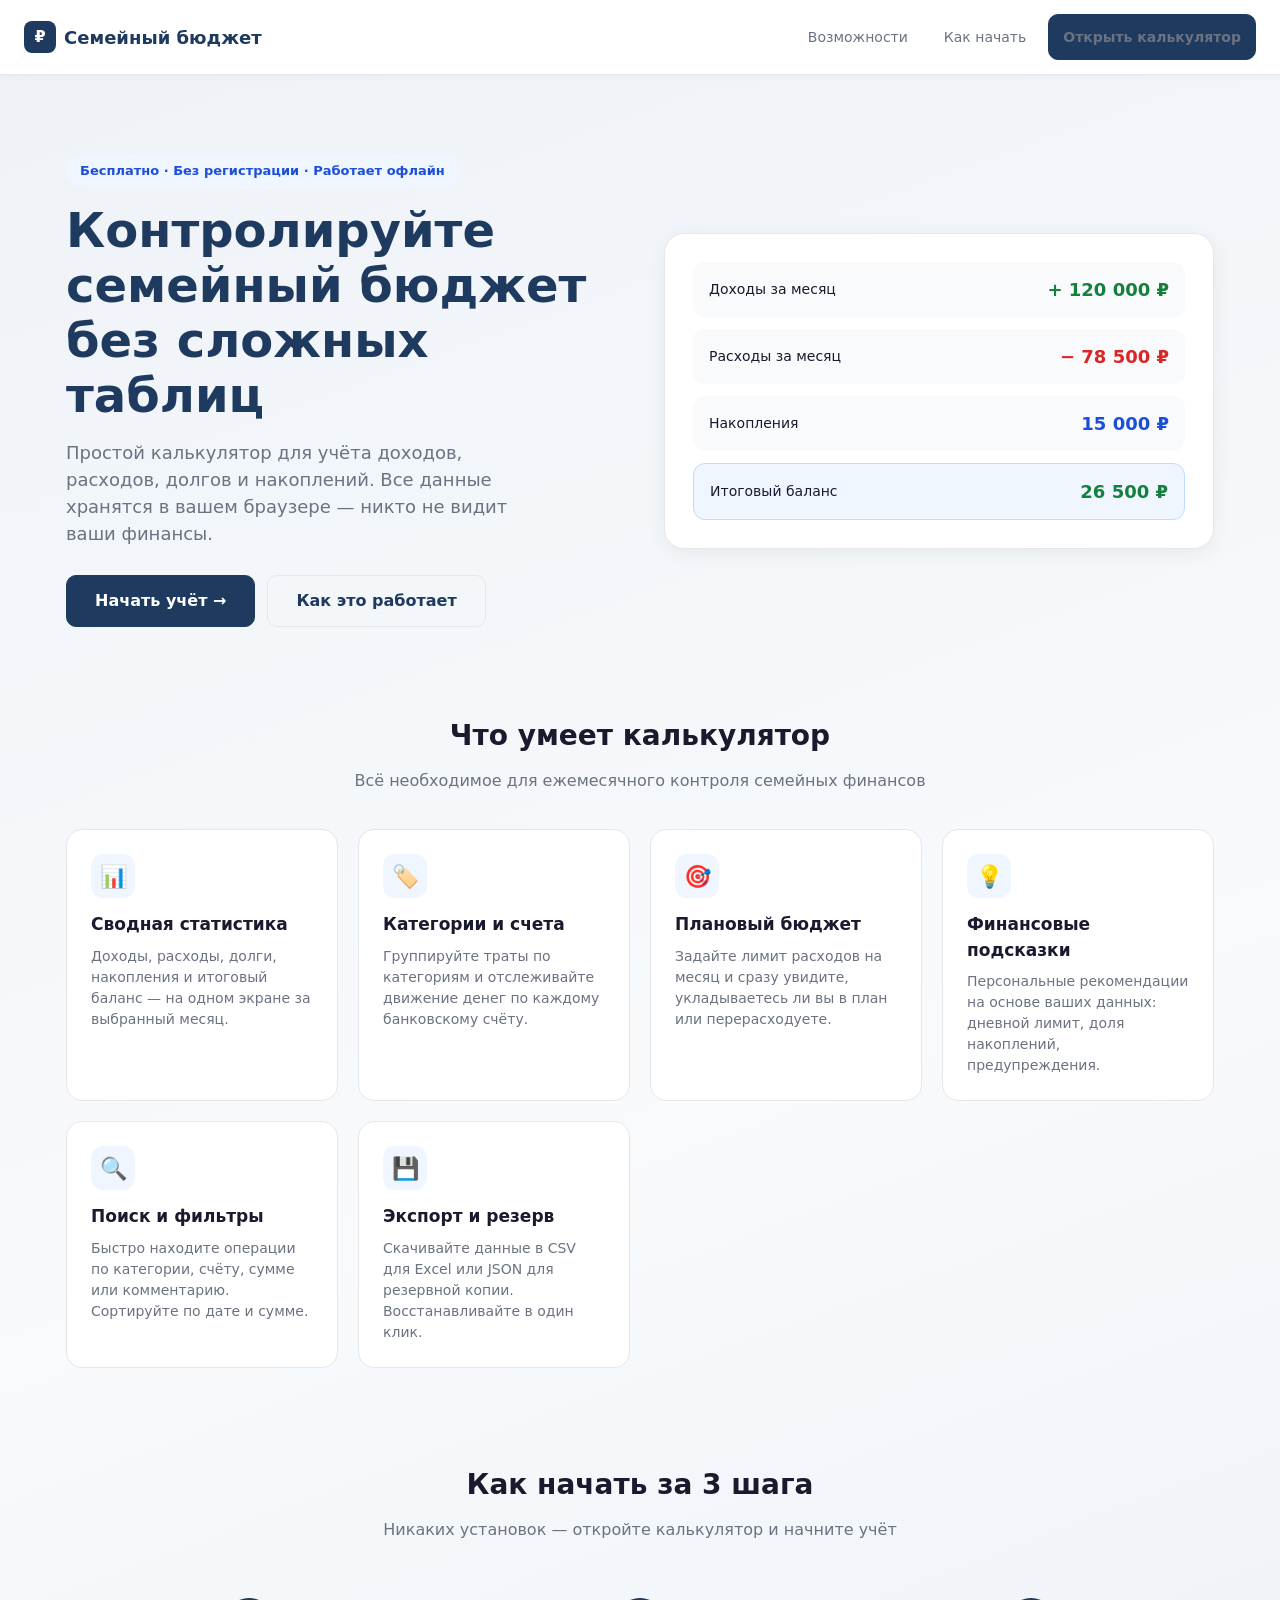
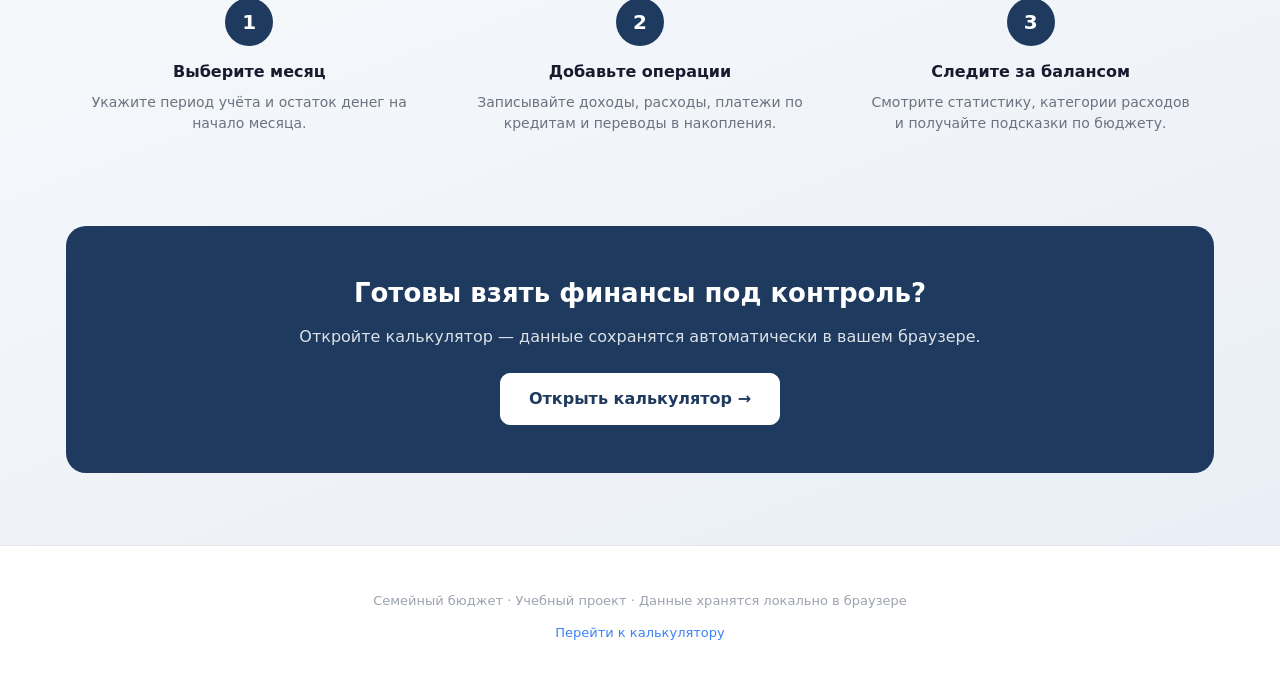
==== index.html @ a9cabd02 "Add files via upload" ====
<!DOCTYPE html>
<html lang="ru">
<head>
  <meta charset="UTF-8">
  <meta name="viewport" content="width=device-width, initial-scale=1.0">
  <meta name="description" content="Семейный бюджет — простой и удобный калькулятор для учёта семейных финансов">
  <title>Семейный бюджет — учёт финансов семьи</title>
  <link rel="stylesheet" href="assets/css/landing.css">
</head>
<body>

<nav class="site-nav">
  <a href="index.html" class="logo"><span>₽</span> Семейный бюджет</a>
  <div class="nav-links">
    <a href="#features">Возможности</a>
    <a href="#how-it-works">Как начать</a>
    <a href="app/index.html" class="btn btn-primary">Открыть калькулятор</a>
  </div>
</nav>

<main class="container">

  <section class="hero">
    <div class="hero-content">
      <span class="hero-badge">Бесплатно · Без регистрации · Работает офлайн</span>
      <h1>Контролируйте семейный бюджет без сложных таблиц</h1>
      <p class="hero-lead">
        Простой калькулятор для учёта доходов, расходов, долгов и накоплений.
        Все данные хранятся в вашем браузере — никто не видит ваши финансы.
      </p>
      <div class="hero-actions">
        <a href="app/index.html" class="btn btn-primary btn-lg">Начать учёт →</a>
        <a href="#how-it-works" class="btn btn-outline btn-lg">Как это работает</a>
      </div>
    </div>

    <div class="hero-visual">
      <div class="hero-mockup">
        <div class="mock-row">
          <span>Доходы за месяц</span>
          <strong class="plus">+ 120 000 ₽</strong>
        </div>
        <div class="mock-row">
          <span>Расходы за месяц</span>
          <strong class="minus">− 78 500 ₽</strong>
        </div>
        <div class="mock-row">
          <span>Накопления</span>
          <strong class="blue">15 000 ₽</strong>
        </div>
        <div class="mock-row" style="background:#eff6ff; border:1px solid #bfdbfe;">
          <span>Итоговый баланс</span>
          <strong class="plus">26 500 ₽</strong>
        </div>
      </div>
    </div>
  </section>

  <section class="section" id="features">
    <h2 class="section-title">Что умеет калькулятор</h2>
    <p class="section-subtitle">Всё необходимое для ежемесячного контроля семейных финансов</p>

    <div class="features">
      <article class="feature-card">
        <div class="feature-icon">📊</div>
        <h3>Сводная статистика</h3>
        <p>Доходы, расходы, долги, накопления и итоговый баланс — на одном экране за выбранный месяц.</p>
      </article>

      <article class="feature-card">
        <div class="feature-icon">🏷️</div>
        <h3>Категории и счета</h3>
        <p>Группируйте траты по категориям и отслеживайте движение денег по каждому банковскому счёту.</p>
      </article>

      <article class="feature-card">
        <div class="feature-icon">🎯</div>
        <h3>Плановый бюджет</h3>
        <p>Задайте лимит расходов на месяц и сразу увидите, укладываетесь ли вы в план или перерасходуете.</p>
      </article>

      <article class="feature-card">
        <div class="feature-icon">💡</div>
        <h3>Финансовые подсказки</h3>
        <p>Персональные рекомендации на основе ваших данных: дневной лимит, доля накоплений, предупреждения.</p>
      </article>

      <article class="feature-card">
        <div class="feature-icon">🔍</div>
        <h3>Поиск и фильтры</h3>
        <p>Быстро находите операции по категории, счёту, сумме или комментарию. Сортируйте по дате и сумме.</p>
      </article>

      <article class="feature-card">
        <div class="feature-icon">💾</div>
        <h3>Экспорт и резерв</h3>
        <p>Скачивайте данные в CSV для Excel или JSON для резервной копии. Восстанавливайте в один клик.</p>
      </article>
    </div>
  </section>

  <section class="section" id="how-it-works">
    <h2 class="section-title">Как начать за 3 шага</h2>
    <p class="section-subtitle">Никаких установок — откройте калькулятор и начните учёт</p>

    <div class="steps">
      <div class="step">
        <div class="step-num">1</div>
        <h3>Выберите месяц</h3>
        <p>Укажите период учёта и остаток денег на начало месяца.</p>
      </div>
      <div class="step">
        <div class="step-num">2</div>
        <h3>Добавьте операции</h3>
        <p>Записывайте доходы, расходы, платежи по кредитам и переводы в накопления.</p>
      </div>
      <div class="step">
        <div class="step-num">3</div>
        <h3>Следите за балансом</h3>
        <p>Смотрите статистику, категории расходов и получайте подсказки по бюджету.</p>
      </div>
    </div>
  </section>

  <section class="cta-block">
    <h2>Готовы взять финансы под контроль?</h2>
    <p>Откройте калькулятор — данные сохранятся автоматически в вашем браузере.</p>
    <a href="app/index.html" class="btn btn-primary btn-lg">Открыть калькулятор →</a>
  </section>

</main>

<footer class="site-footer">
  <p>Семейный бюджет · Учебный проект · Данные хранятся локально в браузере</p>
  <p style="margin-top:8px;">
    <a href="app/index.html" style="color:var(--color-accent);">Перейти к калькулятору</a>
  </p>
</footer>

</body>
</html>
---- assets/css/landing.css ----
@import "common.css";

/* --- Hero --- */
.hero {
  display: grid;
  grid-template-columns: 1fr 1fr;
  gap: 48px;
  align-items: center;
  padding: 56px 0 40px;
}

.hero-badge {
  display: inline-block;
  padding: 6px 14px;
  background: #eff6ff;
  color: var(--color-blue);
  border-radius: 999px;
  font-size: 13px;
  font-weight: 600;
  margin-bottom: 16px;
}

.hero h1 {
  margin: 0 0 16px;
  font-size: clamp(32px, 5vw, 48px);
  line-height: 1.15;
  font-weight: 800;
  color: var(--color-primary);
}

.hero-lead {
  margin: 0 0 28px;
  font-size: 18px;
  color: var(--color-text-muted);
  max-width: 480px;
}

.hero-actions {
  display: flex;
  flex-wrap: wrap;
  gap: 12px;
}

.hero-visual {
  background: var(--color-surface);
  border-radius: 20px;
  padding: 28px;
  box-shadow: var(--shadow-card);
  border: 1px solid var(--color-border);
}

.hero-mockup {
  display: grid;
  gap: 12px;
}

.mock-row {
  display: flex;
  justify-content: space-between;
  align-items: center;
  padding: 14px 16px;
  background: #f8fafc;
  border-radius: var(--radius-md);
  font-size: 14px;
}

.mock-row strong { font-size: 18px; }

/* --- Секции --- */
.section {
  padding: 48px 0;
}

.section-title {
  text-align: center;
  margin: 0 0 12px;
  font-size: 28px;
  font-weight: 700;
}

.section-subtitle {
  text-align: center;
  margin: 0 0 36px;
  color: var(--color-text-muted);
  font-size: 16px;
}

.features {
  display: grid;
  grid-template-columns: repeat(auto-fit, minmax(240px, 1fr));
  gap: 20px;
}

.feature-card {
  background: var(--color-surface);
  border: 1px solid var(--color-border);
  border-radius: var(--radius-lg);
  padding: 24px;
  transition: transform 0.2s, box-shadow 0.2s;
}

.feature-card:hover {
  transform: translateY(-3px);
  box-shadow: var(--shadow-card);
}

.feature-icon {
  width: 44px;
  height: 44px;
  display: flex;
  align-items: center;
  justify-content: center;
  background: #eff6ff;
  border-radius: 12px;
  font-size: 22px;
  margin-bottom: 14px;
}

.feature-card h3 {
  margin: 0 0 8px;
  font-size: 17px;
}

.feature-card p {
  margin: 0;
  font-size: 14px;
  color: var(--color-text-muted);
}

/* --- Шаги --- */
.steps {
  display: grid;
  grid-template-columns: repeat(auto-fit, minmax(200px, 1fr));
  gap: 24px;
  counter-reset: step;
}

.step {
  text-align: center;
  padding: 20px;
}

.step-num {
  width: 48px;
  height: 48px;
  margin: 0 auto 14px;
  display: flex;
  align-items: center;
  justify-content: center;
  background: var(--color-primary);
  color: #fff;
  border-radius: 50%;
  font-size: 20px;
  font-weight: 700;
}

.step h3 {
  margin: 0 0 8px;
  font-size: 16px;
}

.step p {
  margin: 0;
  font-size: 14px;
  color: var(--color-text-muted);
}

/* --- CTA --- */
.cta-block {
  text-align: center;
  background: var(--color-primary);
  color: #fff;
  border-radius: 20px;
  padding: 48px 32px;
  margin: 24px 0;
}

.cta-block h2 {
  margin: 0 0 12px;
  font-size: 26px;
}

.cta-block p {
  margin: 0 0 24px;
  opacity: 0.85;
  font-size: 16px;
}

.cta-block .btn-primary {
  background: #fff;
  color: var(--color-primary);
  border-color: #fff;
}

.cta-block .btn-primary:hover {
  background: #f0f4f8;
  box-shadow: 0 4px 20px rgba(0, 0, 0, 0.15);
}

@media (max-width: 768px) {
  .hero {
    grid-template-columns: 1fr;
    gap: 32px;
    padding-top: 32px;
  }

  .hero-visual { order: -1; }
}
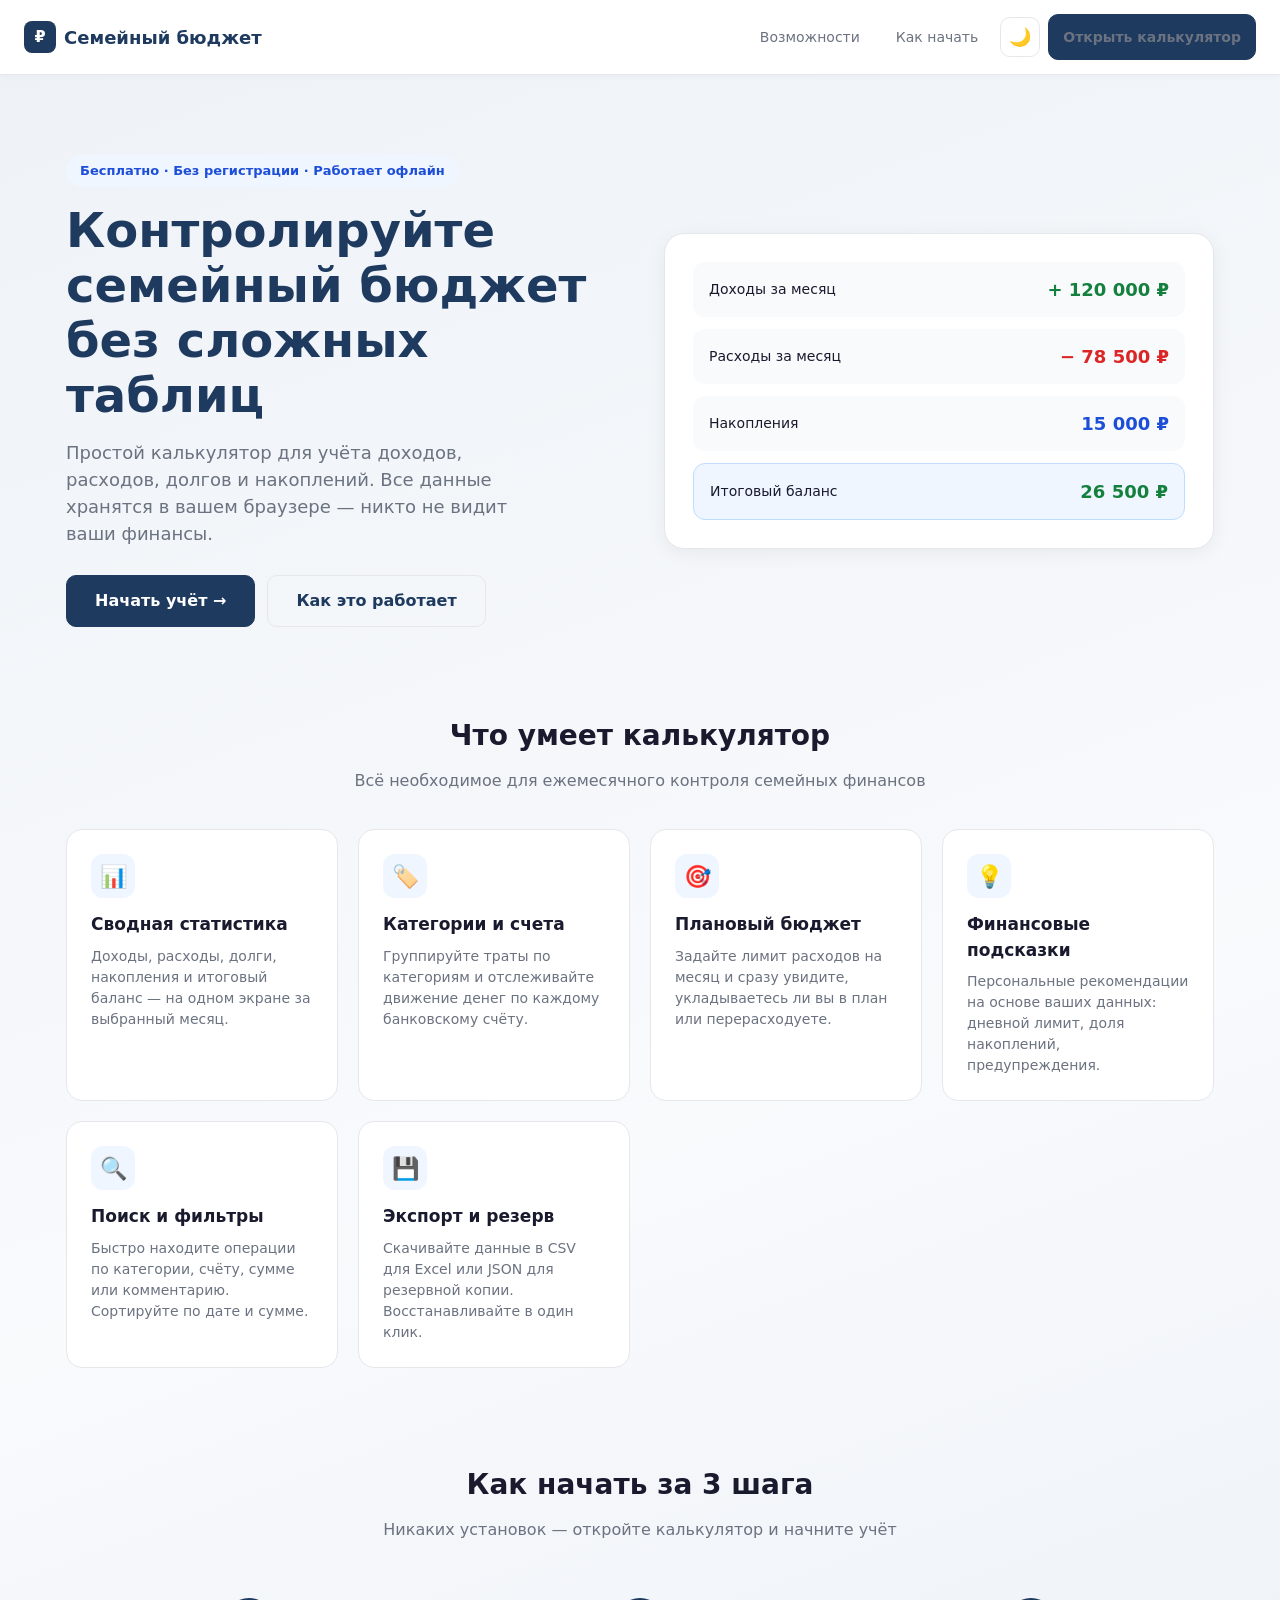
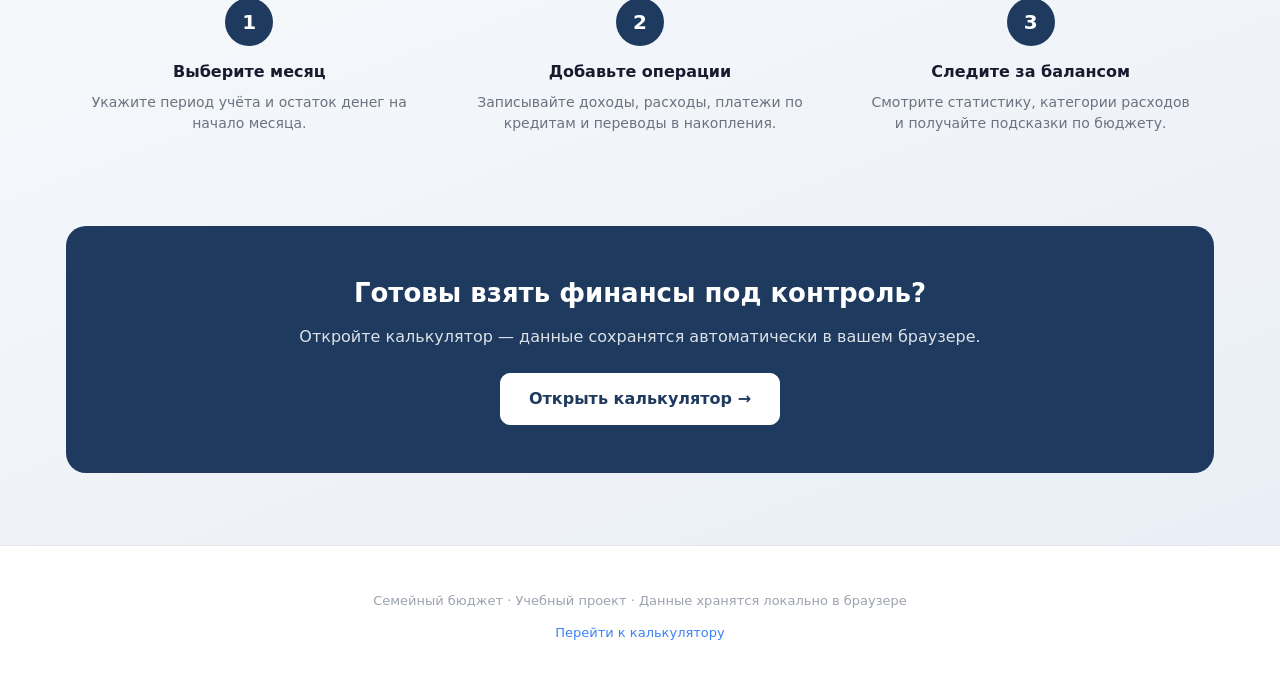
==== commit 9b87d0d9: "Update index.html Изменила круговую диаграмму и цветовую палитру калькулятора" ====
--- a/index.html
+++ b/index.html
@@ -1,4 +1,4 @@
-<!DOCTYPE html>
+ <!DOCTYPE html>
 <html lang="ru">
 <head>
   <meta charset="UTF-8">
@@ -6,6 +6,78 @@
   <meta name="description" content="Семейный бюджет — простой и удобный калькулятор для учёта семейных финансов">
   <title>Семейный бюджет — учёт финансов семьи</title>
   <link rel="stylesheet" href="assets/css/landing.css">
+  <style>
+    .theme-toggle {
+      display: inline-flex;
+      align-items: center;
+      justify-content: center;
+      width: 40px;
+      height: 40px;
+      padding: 0;
+      border: 1px solid var(--color-border);
+      border-radius: var(--radius-sm);
+      background: var(--color-surface);
+      color: var(--color-text);
+      cursor: pointer;
+      font-size: 18px;
+      transition: background 0.15s, border-color 0.15s;
+    }
+
+    .theme-toggle:hover { background: var(--color-bg); }
+
+    [data-theme="dark"] {
+      --color-bg: #0f1419;
+      --color-bg-gradient: linear-gradient(160deg, #0f1419 0%, #1a1f2e 50%, #0d1117 100%);
+      --color-surface: #1e2530;
+      --color-text: #e8eaed;
+      --color-text-muted: #9ca3af;
+      --color-primary: #93c5fd;
+      --color-primary-hover: #bfdbfe;
+      --color-accent: #60a5fa;
+      --color-border: #2d3748;
+      --shadow-card: 0 4px 20px rgba(0, 0, 0, 0.35);
+    }
+
+    [data-theme="dark"] .hero-badge {
+      background: rgba(59, 130, 246, 0.15);
+      color: #93c5fd;
+    }
+
+    [data-theme="dark"] .mock-row {
+      background: #151b24;
+    }
+
+    [data-theme="dark"] .mock-row[style] {
+      background: rgba(59, 130, 246, 0.12) !important;
+      border-color: #2d4a6f !important;
+    }
+
+    [data-theme="dark"] .feature-icon {
+      background: rgba(59, 130, 246, 0.15);
+    }
+
+    [data-theme="dark"] .nav-links a:hover,
+    [data-theme="dark"] .btn-outline:hover {
+      background: #2d3748;
+    }
+
+    [data-theme="dark"] .cta-block {
+      background: #1e3a5f;
+    }
+
+    [data-theme="dark"] .cta-block .btn-primary {
+      background: #fff;
+      color: #1e3a5f;
+    }
+  </style>
+  <script>
+    (function () {
+      var saved = localStorage.getItem('theme');
+      if (saved === 'dark' || saved === 'light') {
+        document.documentElement.setAttribute('data-theme', saved);
+      }
+    })();
+  </script>
 </head>
 <body>
 
@@ -14,6 +86,7 @@
   <div class="nav-links">
     <a href="#features">Возможности</a>
     <a href="#how-it-works">Как начать</a>
+    <button type="button" class="theme-toggle" id="themeToggle" title="Переключить тему" aria-label="Переключить светлую и тёмную тему">🌙</button>
     <a href="app/index.html" class="btn btn-primary">Открыть калькулятор</a>
   </div>
 </nav>
@@ -137,5 +210,30 @@
   </p>
 </footer>
 
+<script>
+  (function () {
+    function getTheme() {
+      return document.documentElement.getAttribute('data-theme') === 'dark' ? 'dark' : 'light';
+    }
+
+    function updateThemeIcon() {
+      var btn = document.getElementById('themeToggle');
+      if (btn) btn.textContent = getTheme() === 'dark' ? '☀️' : '🌙';
+    }
+
+    function setTheme(theme) {
+      document.documentElement.setAttribute('data-theme', theme);
+      localStorage.setItem('theme', theme);
+      updateThemeIcon();
+    }
+
+    document.getElementById('themeToggle').addEventListener('click', function () {
+      setTheme(getTheme() === 'dark' ? 'light' : 'dark');
+    });
+
+    updateThemeIcon();
+  })();
+</script>
+
 </body>
 </html>
